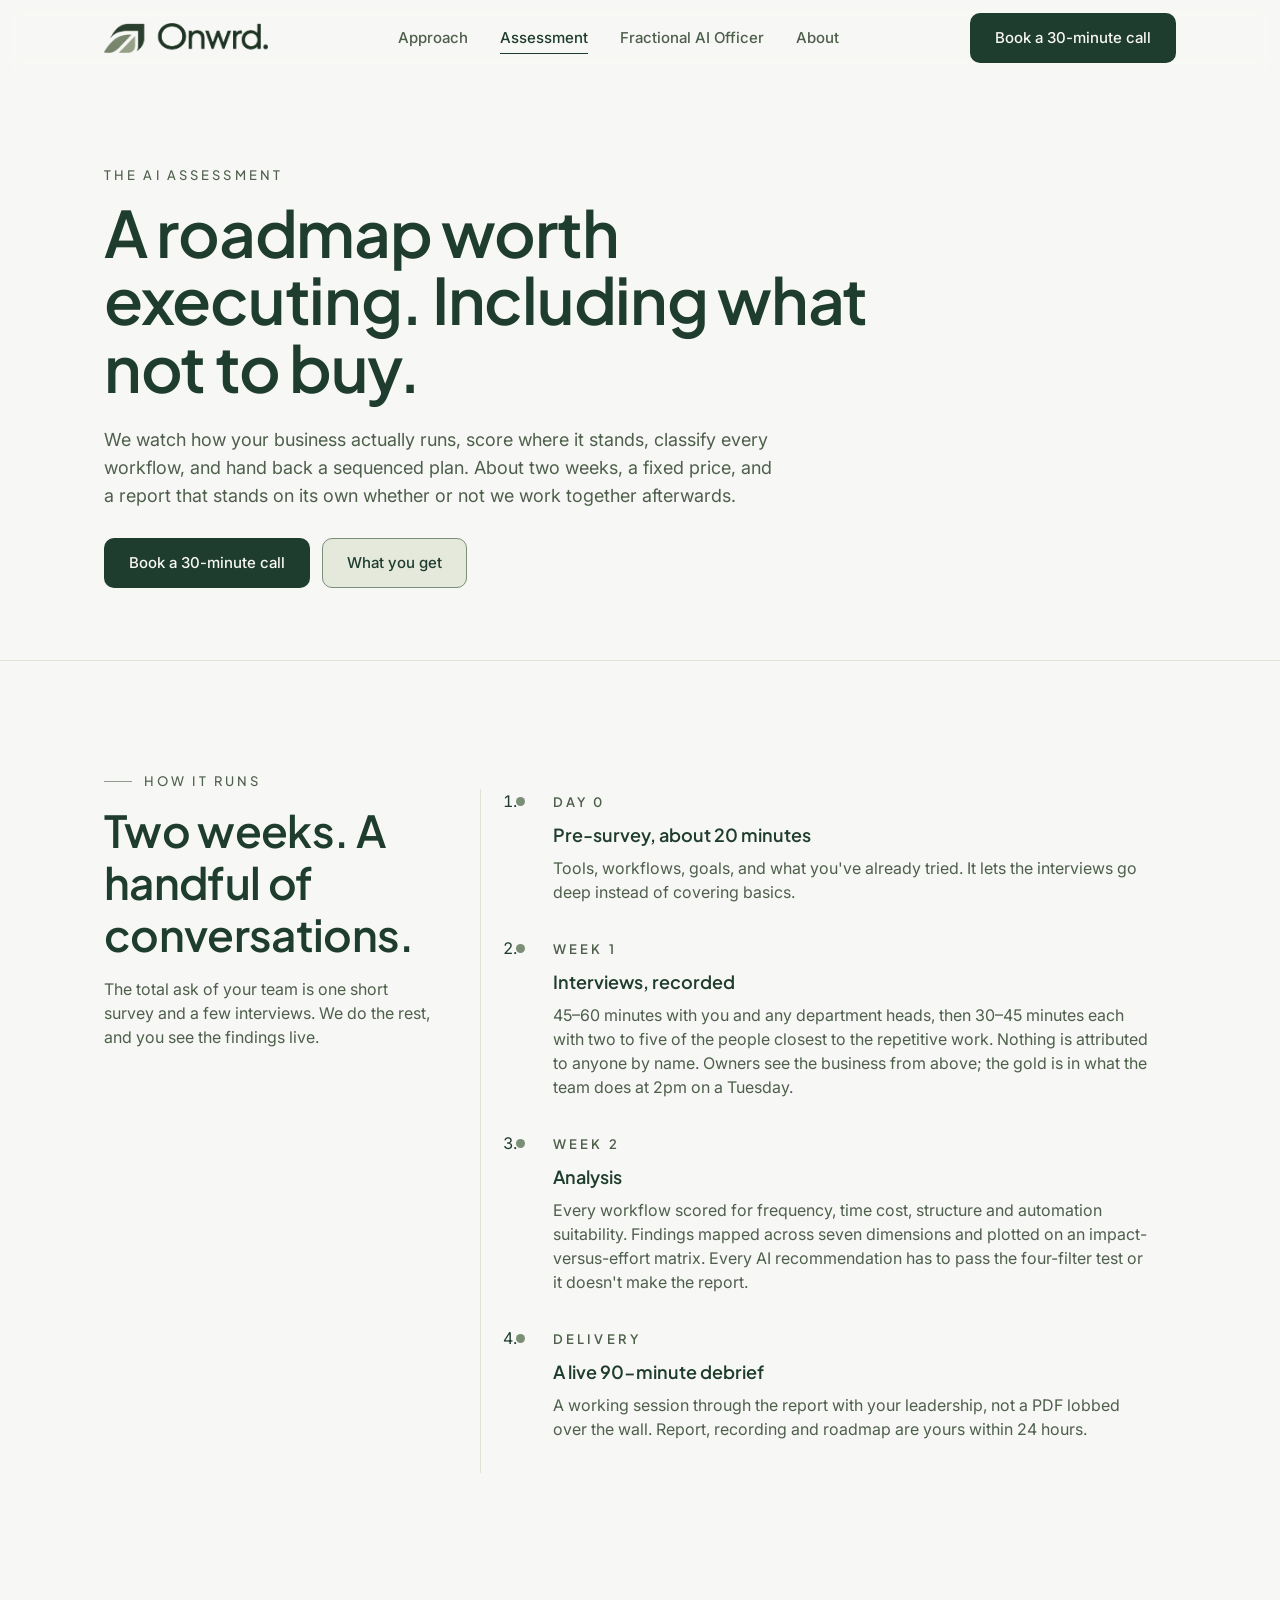
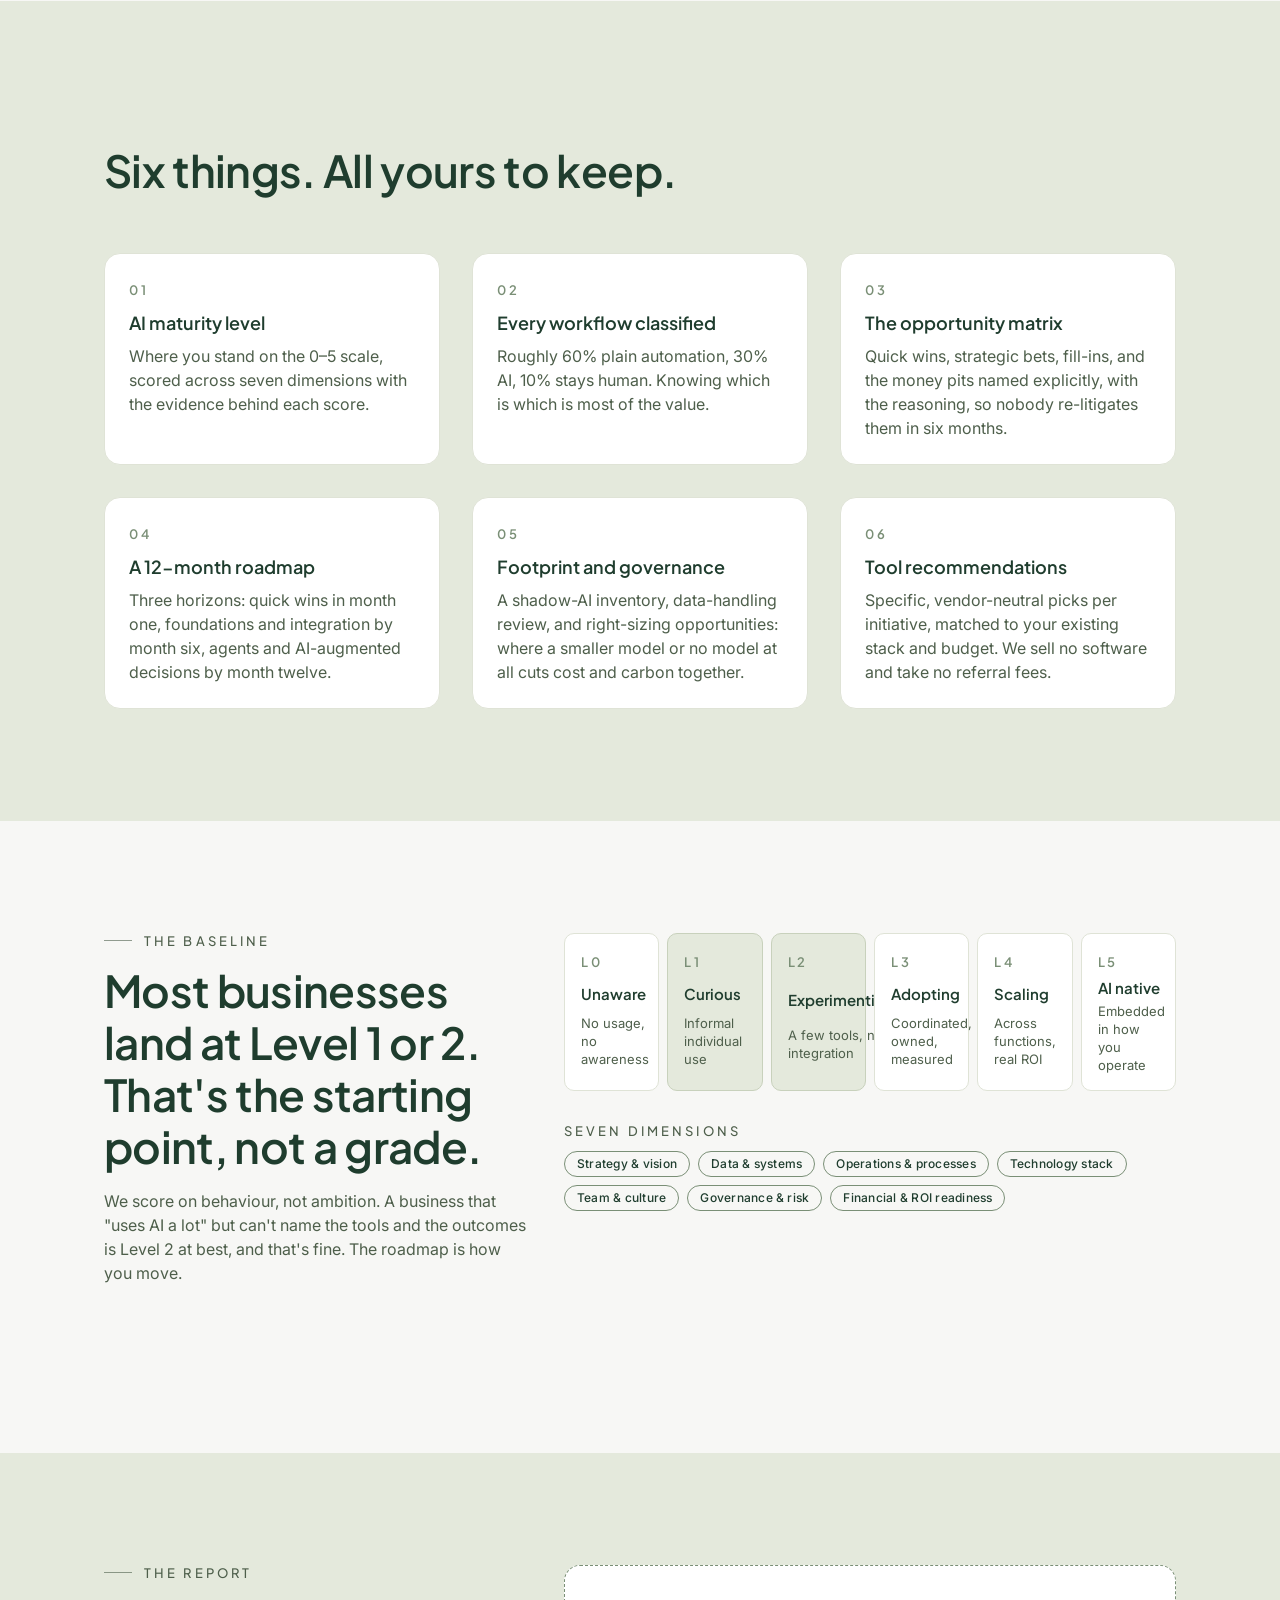
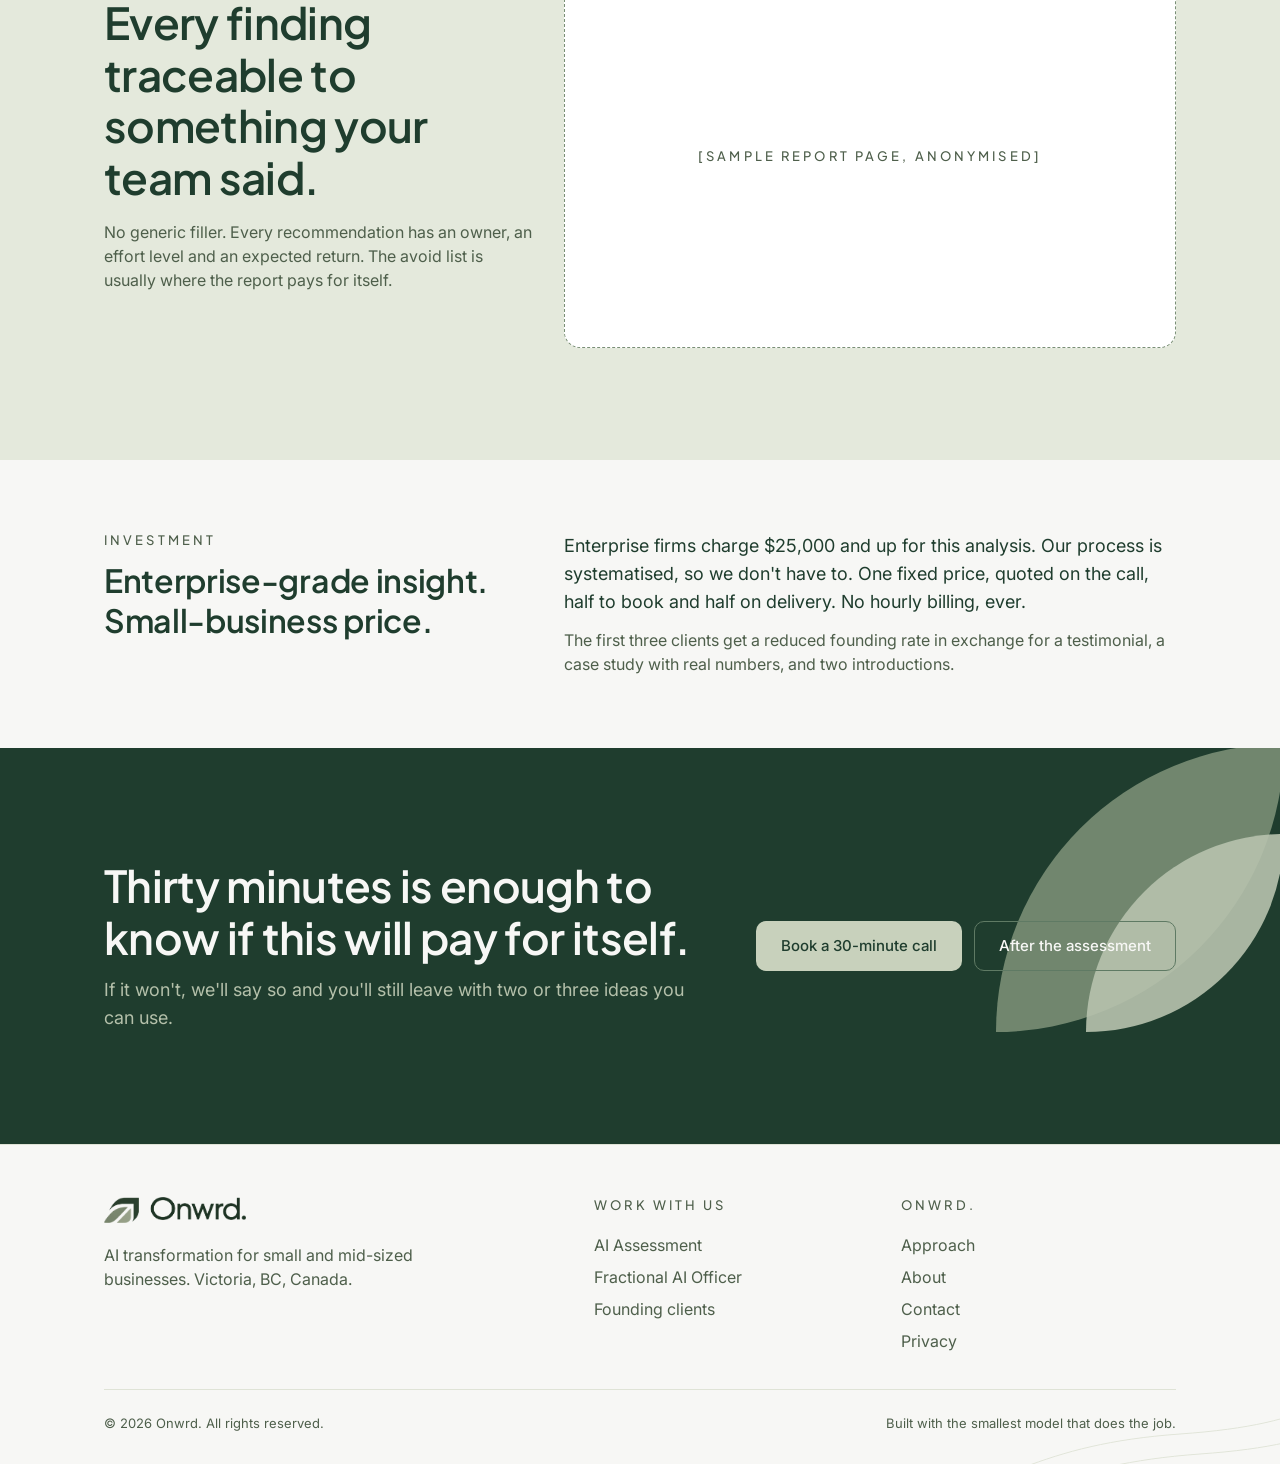
==== assessment.html @ ed894a82 "Onwrd. website: initial static site Home, assessment, fractional-ai-officer, privacy and 404 pages b" ====
<!doctype html>
<html lang="en-CA">
<head>
  <meta charset="utf-8">
  <meta name="viewport" content="width=device-width, initial-scale=1">
  <title>The AI Assessment — Onwrd.</title>
  <meta name="description" content="An interview-driven AI Assessment for businesses with 1–100 people: your AI maturity level, every workflow classified, the money pits named, and a 12-month roadmap. About two weeks, fixed price.">
  <link rel="canonical" href="https://onwrd.ca/assessment.html">
  <meta property="og:type" content="website">
  <meta property="og:site_name" content="Onwrd.">
  <meta property="og:title" content="The AI Assessment — Onwrd.">
  <meta property="og:description" content="Your AI maturity level, every workflow classified, the money pits named, and a roadmap worth executing. About two weeks, fixed price.">
  <meta property="og:url" content="https://onwrd.ca/assessment.html">
  <meta property="og:image" content="https://onwrd.ca/assets/img/og-image.png">
  <meta name="twitter:card" content="summary_large_image">
  <link rel="icon" type="image/png" sizes="32x32" href="assets/img/favicon-32.png">
  <link rel="apple-touch-icon" href="assets/img/apple-touch-icon.png">
  <link rel="preconnect" href="https://fonts.googleapis.com">
  <link rel="preconnect" href="https://fonts.gstatic.com" crossorigin>
  <link href="https://fonts.googleapis.com/css2?family=Plus+Jakarta+Sans:wght@500;600;700&family=Inter:wght@400;500&display=swap" rel="stylesheet">
  <link rel="stylesheet" href="assets/css/site.css">
</head>
<body>

<header class="site-header">
  <div class="container nav">
    <a class="nav-logo" href="index.html" aria-label="Onwrd. home"><img src="assets/img/onwrd-lockup.png" alt="Onwrd." width="747" height="137"></a>
    <nav class="nav-links" id="primary-nav" aria-label="Primary">
      <a href="index.html#approach">Approach</a>
      <a href="assessment.html" aria-current="page">Assessment</a>
      <a href="fractional-ai-officer.html">Fractional AI Officer</a>
      <a href="index.html#about">About</a>
      <a class="onw-btn onw-btn--primary nav-cta-mobile" href="index.html#contact">Book a 30-minute call</a>
    </nav>
    <a class="onw-btn onw-btn--primary nav-cta" href="index.html#contact">Book a 30-minute call</a>
    <button class="nav-toggle" type="button" aria-expanded="false" aria-controls="primary-nav" aria-label="Open menu">
      <svg class="icon-open" viewBox="0 0 24 24" fill="none" stroke="currentColor" stroke-width="1.5" stroke-linecap="round" aria-hidden="true"><path d="M4 7h16M4 12h16M4 17h16"/></svg>
      <svg class="icon-close" viewBox="0 0 24 24" fill="none" stroke="currentColor" stroke-width="1.5" stroke-linecap="round" aria-hidden="true"><path d="M6 6l12 12M18 6L6 18"/></svg>
    </button>
  </div>
</header>

<main>
  <section class="page-head">
    <div class="container">
      <p class="t-eyebrow reveal">The AI Assessment</p>
      <h1 class="t-display reveal" data-delay="1">A roadmap worth executing. Including what not to buy.</h1>
      <p class="t-lg muted measure lede reveal" data-delay="2">We watch how your business actually runs, score where it stands, classify every workflow, and hand back a sequenced plan. About two weeks, a fixed price, and a report that stands on its own whether or not we work together afterwards.</p>
      <div class="hero-actions reveal" data-delay="3" style="margin-top:28px">
        <a class="onw-btn onw-btn--primary" href="index.html#contact">Book a 30-minute call</a>
        <a class="onw-btn onw-btn--secondary" href="#what-you-get">What you get</a>
      </div>
    </div>
  </section>

  <section class="section" id="how">
    <div class="container">
      <div class="grid grid-12">
        <div class="col-4">
          <div class="section-head">
            <p class="t-eyebrow reveal">How it runs</p>
            <h2 class="t-h1 reveal" data-delay="1">Two weeks. A handful of conversations.</h2>
            <p class="muted measure-narrow reveal" data-delay="2">The total ask of your team is one short survey and a few interviews. We do the rest, and you see the findings live.</p>
          </div>
        </div>
        <div class="col-8">
          <ol class="timeline reveal">
            <li><p class="when">Day 0</p><h4 class="t-h4">Pre-survey, about 20 minutes</h4><p>Tools, workflows, goals, and what you've already tried. It lets the interviews go deep instead of covering basics.</p></li>
            <li><p class="when">Week 1</p><h4 class="t-h4">Interviews, recorded</h4><p>45–60 minutes with you and any department heads, then 30–45 minutes each with two to five of the people closest to the repetitive work. Nothing is attributed to anyone by name. Owners see the business from above; the gold is in what the team does at 2pm on a Tuesday.</p></li>
            <li><p class="when">Week 2</p><h4 class="t-h4">Analysis</h4><p>Every workflow scored for frequency, time cost, structure and automation suitability. Findings mapped across seven dimensions and plotted on an impact-versus-effort matrix. Every AI recommendation has to pass the four-filter test or it doesn't make the report.</p></li>
            <li><p class="when">Delivery</p><h4 class="t-h4">A live 90-minute debrief</h4><p>A working session through the report with your leadership, not a PDF lobbed over the wall. Report, recording and roadmap are yours within 24 hours.</p></li>
          </ol>
        </div>
      </div>
    </div>
  </section>

  <section class="section on-tint" id="what-you-get">
    <div class="container">
      <div class="section-head">
        <p class="t-eyebrow reveal">What you get</p>
        <h2 class="t-h1 reveal" data-delay="1">Six things. All yours to keep.</h2>
      </div>
      <div class="grid grid-3">
        <article class="onw-card onw-card--flat reveal"><p class="step-num">01</p><h3 class="t-h4" style="margin:8px 0">AI maturity level</h3><p class="muted">Where you stand on the 0–5 scale, scored across seven dimensions with the evidence behind each score.</p></article>
        <article class="onw-card onw-card--flat reveal" data-delay="1"><p class="step-num">02</p><h3 class="t-h4" style="margin:8px 0">Every workflow classified</h3><p class="muted">Roughly 60% plain automation, 30% AI, 10% stays human. Knowing which is which is most of the value.</p></article>
        <article class="onw-card onw-card--flat reveal" data-delay="2"><p class="step-num">03</p><h3 class="t-h4" style="margin:8px 0">The opportunity matrix</h3><p class="muted">Quick wins, strategic bets, fill-ins, and the money pits named explicitly, with the reasoning, so nobody re-litigates them in six months.</p></article>
        <article class="onw-card onw-card--flat reveal"><p class="step-num">04</p><h3 class="t-h4" style="margin:8px 0">A 12-month roadmap</h3><p class="muted">Three horizons: quick wins in month one, foundations and integration by month six, agents and AI-augmented decisions by month twelve.</p></article>
        <article class="onw-card onw-card--flat reveal" data-delay="1"><p class="step-num">05</p><h3 class="t-h4" style="margin:8px 0">Footprint and governance</h3><p class="muted">A shadow-AI inventory, data-handling review, and right-sizing opportunities: where a smaller model or no model at all cuts cost and carbon together.</p></article>
        <article class="onw-card onw-card--flat reveal" data-delay="2"><p class="step-num">06</p><h3 class="t-h4" style="margin:8px 0">Tool recommendations</h3><p class="muted">Specific, vendor-neutral picks per initiative, matched to your existing stack and budget. We sell no software and take no referral fees.</p></article>
      </div>
    </div>
  </section>

  <section class="section" id="scale">
    <div class="container">
      <div class="grid grid-12">
        <div class="col-5">
          <div class="section-head">
            <p class="t-eyebrow reveal">The baseline</p>
            <h2 class="t-h1 reveal" data-delay="1">Most businesses land at Level 1 or 2. That's the starting point, not a grade.</h2>
            <p class="muted measure-narrow reveal" data-delay="2">We score on behaviour, not ambition. A business that "uses AI a lot" but can't name the tools and the outcomes is Level 2 at best, and that's fine. The roadmap is how you move.</p>
          </div>
        </div>
        <div class="col-7">
          <ul class="scale reveal">
            <li><span class="lvl">L0</span><span class="name">Unaware</span><span class="d">No usage, no awareness</span></li>
            <li class="is-typical"><span class="lvl">L1</span><span class="name">Curious</span><span class="d">Informal individual use</span></li>
            <li class="is-typical"><span class="lvl">L2</span><span class="name">Experimenting</span><span class="d">A few tools, no integration</span></li>
            <li><span class="lvl">L3</span><span class="name">Adopting</span><span class="d">Coordinated, owned, measured</span></li>
            <li><span class="lvl">L4</span><span class="name">Scaling</span><span class="d">Across functions, real ROI</span></li>
            <li><span class="lvl">L5</span><span class="name">AI native</span><span class="d">Embedded in how you operate</span></li>
          </ul>
          <p class="t-eyebrow" style="margin:32px 0 12px">Seven dimensions</p>
          <div class="chips reveal">
            <span class="onw-tag onw-tag--outline">Strategy &amp; vision</span><span class="onw-tag onw-tag--outline">Data &amp; systems</span><span class="onw-tag onw-tag--outline">Operations &amp; processes</span><span class="onw-tag onw-tag--outline">Technology stack</span><span class="onw-tag onw-tag--outline">Team &amp; culture</span><span class="onw-tag onw-tag--outline">Governance &amp; risk</span><span class="onw-tag onw-tag--outline">Financial &amp; ROI readiness</span>
          </div>
        </div>
      </div>
    </div>
  </section>

  <section class="section on-tint" id="sample">
    <div class="container">
      <div class="grid grid-12" style="align-items:center">
        <div class="col-5">
          <div class="section-head">
            <p class="t-eyebrow reveal">The report</p>
            <h2 class="t-h1 reveal" data-delay="1">Every finding traceable to something your team said.</h2>
            <p class="muted measure-narrow reveal" data-delay="2">No generic filler. Every recommendation has an owner, an effort level and an expected return. The avoid list is usually where the report pays for itself.</p>
          </div>
        </div>
        <div class="col-7">
          <div class="sample reveal"><p class="t-eyebrow">[Sample report page, anonymised]</p></div>
        </div>
      </div>
    </div>
  </section>

  <section class="section-tight" id="investment">
    <div class="container">
      <div class="grid grid-12">
        <div class="col-5">
          <p class="t-eyebrow reveal">Investment</p>
          <h2 class="t-h2 reveal" data-delay="1" style="margin-top:12px">Enterprise-grade insight. Small-business price.</h2>
        </div>
        <div class="col-7">
          <p class="t-lg measure reveal">Enterprise firms charge $25,000 and up for this analysis. Our process is systematised, so we don't have to. One fixed price, quoted on the call, half to book and half on delivery. No hourly billing, ever.</p>
          <p class="muted measure reveal" data-delay="1" style="margin-top:12px">The first three clients get a reduced founding rate in exchange for a testimonial, a case study with real numbers, and two introductions.</p>
        </div>
      </div>
    </div>
  </section>

  <section class="section cta-band on-forest">
    <svg class="leaf" viewBox="0 0 200 200" aria-hidden="true"><path class="leaf-sage" d="M20 180 A160 160 0 0 1 180 20 A160 160 0 0 1 20 180 Z"/><path class="leaf-stone" d="M70 180 A110 110 0 0 1 180 70 A110 110 0 0 1 70 180 Z" opacity=".9"/></svg>
    <div class="container">
      <div>
        <h2 class="t-h1 reveal">Thirty minutes is enough to know if this will pay for itself.</h2>
        <p class="t-lg muted measure reveal" data-delay="1" style="margin-top:12px">If it won't, we'll say so and you'll still leave with two or three ideas you can use.</p>
      </div>
      <div class="reveal" data-delay="2" style="display:flex;gap:12px;flex-wrap:wrap;justify-content:flex-end"><a class="onw-btn onw-btn--primary" href="index.html#contact">Book a 30-minute call</a><a class="onw-btn onw-btn--secondary" href="fractional-ai-officer.html">After the assessment</a></div>
    </div>
  </section>
</main>

<footer class="site-footer">
  <svg class="contours" viewBox="0 0 520 320" aria-hidden="true">
    <path d="M0 300 C120 260 160 220 300 210 S460 170 520 120"/><path d="M0 320 C130 280 180 240 320 230 S480 190 540 140"/><path d="M40 320 C160 290 210 255 340 248 S500 210 560 160"/><path d="M90 320 C200 300 240 270 360 264 S520 230 580 180"/><path d="M150 320 C250 310 280 285 390 280 S540 250 600 200"/>
  </svg>
  <div class="container">
    <div class="footer-grid">
      <div><a class="footer-logo" href="index.html" aria-label="Onwrd. home"><img src="assets/img/onwrd-lockup.png" alt="Onwrd." width="747" height="137"></a><p class="muted" style="margin-top:16px;max-width:34ch">AI transformation for small and mid-sized businesses. Victoria, BC, Canada.</p></div>
      <div><h4>Work with us</h4><a href="assessment.html">AI Assessment</a><a href="fractional-ai-officer.html">Fractional AI Officer</a><a href="index.html#founding">Founding clients</a></div>
      <div><h4>Onwrd.</h4><a href="index.html#approach">Approach</a><a href="index.html#about">About</a><a href="index.html#contact">Contact</a><a href="privacy.html">Privacy</a></div>
    </div>
    <div class="footer-bottom"><span>© 2026 Onwrd. All rights reserved.</span><span>Built with the smallest model that does the job.</span></div>
  </div>
</footer>
<script src="assets/js/site.js"></script>
</body>
</html>
---- assets/css/site.css ----
/* ============================================================
   Onwrd. — site stylesheet
   Tokens mirror the Onwrd. design system (project/tokens.json).
   Change colours and type here, in the :root block, nowhere else.
   ============================================================ */

:root {
  /* Brand tokens */
  --forest: #1F3D2E;
  --sage: #7A8F76;
  --stone: #C8D1BC;
  --cream: #F7F7F5;
  --forest-deep: #12241B;

  /* Semantic tokens (Cream theme) */
  --surface: var(--cream);
  --surface-raised: #FFFFFF;
  --surface-tint: #E4E9DC;
  --ink: var(--forest);
  --ink-muted: #4E5F4B;
  --border: #DFE3D6;
  --border-strong: var(--sage);
  --primary: var(--forest);
  --on-primary: var(--cream);
  --accent: var(--sage);
  --focus: var(--forest);

  /* On forest panels */
  --panel-ink: var(--cream);
  --panel-ink-muted: #B4C0AA;
  --panel-border: #2F4F3E;
  --panel-raised: #1A3226;

  /* Type */
  --font-display: "Plus Jakarta Sans", "Helvetica Neue", Arial, sans-serif;
  --font-body: Inter, "Helvetica Neue", Arial, sans-serif;

  /* Spacing */
  --space-1: 4px;  --space-2: 8px;   --space-3: 12px; --space-4: 16px;
  --space-6: 24px; --space-8: 32px;  --space-12: 48px;
  --space-16: 64px; --space-24: 96px;

  /* Radius */
  --radius-sm: 6px; --radius-md: 10px; --radius-lg: 16px; --radius-xl: 28px; --radius-full: 999px;

  /* Shadow */
  --shadow-sm: 0 1px 2px rgba(31, 61, 46, 0.08);
  --shadow-md: 0 8px 24px rgba(31, 61, 46, 0.12);

  --max-w: 1200px;
  --gutter: clamp(20px, 5vw, 64px);
  --ease: cubic-bezier(0.22, 1, 0.36, 1);
}

/* ---------- Reset ---------- */
*, *::before, *::after { box-sizing: border-box; }
html { scroll-behavior: smooth; -webkit-text-size-adjust: 100%; }
body {
  margin: 0;
  background: var(--surface);
  color: var(--ink);
  font-family: var(--font-body);
  font-size: 16px;
  line-height: 24px;
  -webkit-font-smoothing: antialiased;
}
img { max-width: 100%; height: auto; display: block; }
a { color: inherit; }
h1, h2, h3, h4 { font-family: var(--font-display); font-weight: 600; margin: 0; color: inherit; }
p { margin: 0; }
ul { margin: 0; padding: 0; list-style: none; }
button { font: inherit; }
:focus-visible { outline: 2px solid var(--focus); outline-offset: 2px; }
.on-forest :focus-visible { outline-color: var(--stone); }
.visually-hidden { position: absolute !important; width: 1px; height: 1px; overflow: hidden; clip: rect(0 0 0 0); white-space: nowrap; }

/* ---------- Type scale ---------- */
.t-display { font-family: var(--font-display); font-weight: 600; font-size: clamp(40px, 6vw, 64px); line-height: 1.06; letter-spacing: -0.02em; }
.t-h1 { font-family: var(--font-display); font-weight: 600; font-size: clamp(34px, 4.2vw, 44px); line-height: 1.18; letter-spacing: -0.015em; }
.t-h2 { font-family: var(--font-display); font-weight: 600; font-size: clamp(26px, 3vw, 32px); line-height: 1.25; letter-spacing: -0.01em; }
.t-h3 { font-family: var(--font-display); font-weight: 600; font-size: 24px; line-height: 32px; }
.t-h4 { font-family: var(--font-display); font-weight: 600; font-size: 18px; line-height: 26px; }
.t-eyebrow { font-family: var(--font-display); font-weight: 500; font-size: 13px; line-height: 16px; letter-spacing: 0.24em; text-transform: uppercase; color: var(--ink-muted); }
.t-lg { font-size: 18px; line-height: 28px; }
.t-sm { font-size: 14px; line-height: 20px; }
.t-caption { font-size: 12px; line-height: 16px; font-weight: 500; letter-spacing: 0.02em; }
.muted { color: var(--ink-muted); }
.on-forest .t-eyebrow, .on-forest .muted { color: var(--panel-ink-muted); }
.measure { max-width: 62ch; }
.measure-narrow { max-width: 44ch; }

/* ---------- Layout ---------- */
.container { width: 100%; max-width: var(--max-w); margin: 0 auto; padding-left: var(--gutter); padding-right: var(--gutter); }
.section { padding-top: clamp(64px, 9vw, 112px); padding-bottom: clamp(64px, 9vw, 112px); }
.section-tight { padding-top: clamp(48px, 6vw, 72px); padding-bottom: clamp(48px, 6vw, 72px); }
.section-head { display: grid; gap: var(--space-4); margin-bottom: clamp(32px, 5vw, 56px); }
.section-head .t-eyebrow { display: flex; align-items: center; gap: var(--space-3); }
.section-head .t-eyebrow::before { content: ""; width: 28px; height: 1px; background: currentColor; opacity: 0.6; }
.grid { display: grid; gap: var(--space-8); }
.grid-2 { grid-template-columns: repeat(2, minmax(0, 1fr)); }
.grid-3 { grid-template-columns: repeat(3, minmax(0, 1fr)); }
.grid-12 { grid-template-columns: repeat(12, minmax(0, 1fr)); }
.col-5 { grid-column: span 5; } .col-6 { grid-column: span 6; } .col-7 { grid-column: span 7; } .col-4 { grid-column: span 4; } .col-8 { grid-column: span 8; }
.on-forest { background: var(--forest); color: var(--panel-ink); }
.on-forest-deep { background: var(--forest-deep); color: var(--panel-ink); }
.on-tint { background: var(--surface-tint); }
.rule { border: 0; border-top: 1px solid var(--border); margin: 0; }
.on-forest .rule { border-top-color: var(--panel-border); }

@media (max-width: 900px) {
  .grid-3 { grid-template-columns: repeat(2, minmax(0, 1fr)); }
  .grid-12 > [class*="col-"] { grid-column: span 12; }
}
@media (max-width: 640px) {
  .grid-2, .grid-3 { grid-template-columns: 1fr; }
}

/* ---------- Wordmark in type ---------- */
.onw-name { font-family: var(--font-display); font-weight: 700; letter-spacing: -0.03em; }

/* ---------- Buttons ---------- */
.onw-btn {
  display: inline-flex; align-items: center; justify-content: center; gap: var(--space-2);
  padding: 14px var(--space-6); border-radius: var(--radius-md); border: 1px solid transparent;
  font-family: var(--font-body); font-size: 15px; line-height: 20px; font-weight: 500;
  text-decoration: none; cursor: pointer; white-space: nowrap;
  transition: background-color .18s var(--ease), box-shadow .18s var(--ease), transform .18s var(--ease), color .18s;
}
.onw-btn--primary { background: var(--primary); color: var(--on-primary); }
.onw-btn--primary:hover { box-shadow: var(--shadow-md); transform: translateY(-1px); }
.onw-btn--secondary { background: var(--surface-tint); color: var(--ink); border-color: var(--border-strong); }
.onw-btn--secondary:hover { background: #d9e0cf; }
.onw-btn--ghost { background: transparent; color: var(--ink); padding-left: 0; padding-right: 0; text-decoration: underline; text-underline-offset: 5px; text-decoration-thickness: 1px; }
.onw-btn--ghost:hover { text-decoration-thickness: 2px; }
.on-forest .onw-btn--primary { background: var(--stone); color: var(--forest); }
.on-forest .onw-btn--secondary { background: transparent; color: var(--panel-ink); border-color: #5F7A64; }
.on-forest .onw-btn--secondary:hover { background: var(--panel-raised); }
.on-forest .onw-btn--ghost { color: var(--panel-ink); }
.onw-btn .arrow { width: 16px; height: 16px; transition: transform .18s var(--ease); }
.onw-btn:hover .arrow { transform: translateX(3px); }

/* ---------- Cards, tags ---------- */
.onw-card { background: var(--surface-raised); border: 1px solid var(--border); border-radius: var(--radius-lg); padding: var(--space-6); box-shadow: var(--shadow-sm); transition: box-shadow .18s var(--ease); }
.onw-card:hover { box-shadow: var(--shadow-md); }
.onw-card--flat { box-shadow: none; }
.onw-card--flat:hover { box-shadow: none; }
.on-forest .onw-card { background: var(--panel-raised); border-color: var(--panel-border); box-shadow: none; }
.onw-tag { display: inline-flex; align-items: center; gap: var(--space-1); padding: var(--space-1) var(--space-3); border-radius: var(--radius-full); background: var(--stone); color: var(--forest); font: 500 12px/16px var(--font-body); letter-spacing: .02em; }
.onw-tag--outline { background: transparent; color: var(--ink); border: 1px solid var(--border-strong); }
.on-forest .onw-tag--outline { color: var(--panel-ink); border-color: #5F7A64; }

/* ---------- Nav ---------- */
.site-header { position: sticky; top: 0; z-index: 50; background: rgba(247, 247, 245, 0.88); backdrop-filter: saturate(140%) blur(10px); -webkit-backdrop-filter: saturate(140%) blur(10px); border-bottom: 1px solid transparent; transition: border-color .2s; }
.site-header.is-scrolled { border-bottom-color: var(--border); }
.nav { display: flex; align-items: center; justify-content: space-between; gap: var(--space-6); height: 76px; }
.nav-logo { display: inline-flex; align-items: center; }
.nav-logo img { height: 30px; width: auto; }
.nav-links { display: flex; align-items: center; gap: var(--space-8); }
.nav-links a { font-size: 15px; line-height: 20px; font-weight: 500; text-decoration: none; color: var(--ink-muted); padding: 6px 0; position: relative; }
.nav-links a::after { content: ""; position: absolute; left: 0; right: 0; bottom: 0; height: 1px; background: var(--ink); transform: scaleX(0); transform-origin: left; transition: transform .22s var(--ease); }
.nav-links a:hover, .nav-links a[aria-current="page"] { color: var(--ink); }
.nav-links a:hover::after, .nav-links a[aria-current="page"]::after { transform: scaleX(1); }
.nav-cta { display: inline-flex; }
.nav-toggle { display: none; width: 44px; height: 44px; align-items: center; justify-content: center; background: transparent; border: 1px solid var(--border); border-radius: var(--radius-md); color: var(--ink); cursor: pointer; }
.nav-toggle svg { width: 20px; height: 20px; }
.nav-toggle .icon-close { display: none; }
.nav-toggle[aria-expanded="true"] .icon-open { display: none; }
.nav-toggle[aria-expanded="true"] .icon-close { display: block; }
@media (max-width: 900px) {
  .nav-links, .nav-cta { display: none; }
  .nav-toggle { display: inline-flex; }
  .site-header.is-open .nav-links { display: flex; flex-direction: column; align-items: flex-start; gap: var(--space-2); position: absolute; left: 0; right: 0; top: 76px; background: var(--surface); border-bottom: 1px solid var(--border); padding: var(--space-4) var(--gutter) var(--space-6); }
  .site-header.is-open .nav-links a { font-size: 18px; padding: 10px 0; }
  .site-header.is-open .nav-links .nav-cta-mobile { display: inline-flex; margin-top: var(--space-3); }
}
.nav-cta-mobile { display: none; }

/* ---------- Hero ---------- */
.hero { position: relative; overflow: hidden; }
.hero .container { position: relative; z-index: 1; }
.hero-grid { display: grid; grid-template-columns: minmax(0, 7fr) minmax(0, 5fr); gap: var(--space-12); align-items: end; padding-top: clamp(64px, 9vw, 120px); padding-bottom: clamp(64px, 9vw, 120px); }
.hero-copy { display: grid; gap: var(--space-6); }
.hero-copy .t-display { max-width: 15ch; }
.hero-actions { display: flex; flex-wrap: wrap; gap: var(--space-3); margin-top: var(--space-2); }
.hero-trust { display: flex; flex-wrap: wrap; gap: var(--space-2) var(--space-6); margin-top: var(--space-4); }
.hero-trust li { display: inline-flex; align-items: center; gap: var(--space-2); font-size: 14px; line-height: 20px; color: var(--panel-ink-muted); }
.hero-trust li::before { content: ""; width: 6px; height: 6px; border-radius: 50%; background: var(--sage); }
.hero-art { position: absolute; right: -4vw; top: 0; bottom: 0; width: clamp(360px, 44vw, 720px); pointer-events: none; }
.hero-art svg { position: absolute; right: 0; bottom: -6%; width: 100%; height: 112%; }
@media (max-width: 900px) {
  .hero-grid { grid-template-columns: 1fr; }
  .hero-art { opacity: .55; right: -30vw; width: 90vw; }
}

/* Leaf motif (from the design system's cover) */
.leaf-sage { fill: var(--sage); } .leaf-stone { fill: var(--stone); } .leaf-deep { fill: var(--forest-deep); }

/* ---------- Stats ---------- */
.stat-row { display: grid; grid-template-columns: repeat(3, minmax(0, 1fr)); border-top: 1px solid var(--border); }
.stat { padding: var(--space-8) var(--space-6) var(--space-8) 0; border-bottom: 1px solid var(--border); }
.stat + .stat { padding-left: var(--space-6); border-left: 1px solid var(--border); }
.stat-num { font-family: var(--font-display); font-weight: 600; font-size: clamp(40px, 5vw, 56px); line-height: 1; letter-spacing: -0.02em; }
.stat-desc { margin-top: var(--space-3); max-width: 28ch; }
.stat-src { margin-top: var(--space-2); font-size: 12px; line-height: 16px; color: var(--ink-muted); letter-spacing: .02em; }
@media (max-width: 640px) {
  .stat-row { grid-template-columns: 1fr; }
  .stat + .stat { padding-left: 0; border-left: 0; }
}

/* ---------- Steps (Audit → Optimise → Automate) ---------- */
.steps { display: grid; grid-template-columns: repeat(3, minmax(0, 1fr)); gap: 0; border: 1px solid var(--border); border-radius: var(--radius-lg); overflow: hidden; background: var(--surface-raised); }
.step { padding: var(--space-8) var(--space-6); display: grid; gap: var(--space-3); align-content: start; position: relative; }
.step + .step { border-left: 1px solid var(--border); }
.step-num { font-family: var(--font-display); font-weight: 600; font-size: 13px; letter-spacing: .24em; color: var(--sage); }
.step-title { font-family: var(--font-display); font-weight: 600; font-size: 24px; line-height: 32px; }
.step p { color: var(--ink-muted); }
@media (max-width: 760px) {
  .steps { grid-template-columns: 1fr; }
  .step + .step { border-left: 0; border-top: 1px solid var(--border); }
}

/* ---------- Offer cards ---------- */
.offer { display: grid; grid-template-rows: auto 1fr auto; gap: var(--space-6); padding: var(--space-8); }
.offer-head { display: grid; gap: var(--space-2); }
.offer-head .onw-tag { justify-self: start; margin-bottom: var(--space-2); }
.offer-list { display: grid; gap: var(--space-3); }
.offer-list li { display: grid; grid-template-columns: 18px 1fr; gap: var(--space-3); align-items: start; color: var(--ink-muted); }
.offer-list li svg { width: 18px; height: 18px; margin-top: 3px; color: var(--sage); }
.offer-foot { display: flex; flex-wrap: wrap; align-items: center; justify-content: space-between; gap: var(--space-3); padding-top: var(--space-6); border-top: 1px solid var(--border); }
.offer-price { font-family: var(--font-display); font-weight: 600; font-size: 18px; }
.offer-price small { display: block; font-family: var(--font-body); font-weight: 400; font-size: 13px; line-height: 18px; color: var(--ink-muted); }

/* ---------- Filter grid (money pits) ---------- */
.filter-grid { display: grid; grid-template-columns: repeat(2, minmax(0, 1fr)); gap: var(--space-4); }
.filter { padding: var(--space-6); border: 1px solid var(--panel-border); border-radius: var(--radius-lg); background: var(--panel-raised); display: grid; gap: var(--space-2); }
.filter .q { font-family: var(--font-display); font-weight: 600; font-size: 20px; line-height: 28px; }
.filter p { color: var(--panel-ink-muted); font-size: 15px; line-height: 22px; }
.filter-rule { margin-top: var(--space-6); padding: var(--space-6); border-radius: var(--radius-lg); background: var(--stone); color: var(--forest); font-family: var(--font-display); font-weight: 600; font-size: 20px; line-height: 28px; }
@media (max-width: 640px) { .filter-grid { grid-template-columns: 1fr; } }

/* ---------- Feature list ---------- */
.feature-list { display: grid; gap: 0; border-top: 1px solid var(--border); }
.feature-list li { display: grid; grid-template-columns: 56px 1fr; gap: var(--space-6); padding: var(--space-6) 0; border-bottom: 1px solid var(--border); }
.feature-list .n { font-family: var(--font-display); font-weight: 600; font-size: 13px; letter-spacing: .24em; color: var(--sage); padding-top: 6px; }
.feature-list h4 { margin-bottom: var(--space-2); }
.feature-list p { color: var(--ink-muted); }

/* ---------- About ---------- */
.about-grid { display: grid; grid-template-columns: minmax(0, 5fr) minmax(0, 7fr); gap: var(--space-12); align-items: start; }
.portrait { aspect-ratio: 4 / 5; border-radius: var(--radius-xl); background: var(--surface-tint); border: 1px solid var(--border); display: grid; place-items: center; overflow: hidden; position: relative; }
.portrait img { width: 100%; height: 100%; object-fit: cover; }
.portrait .ph { font-family: var(--font-display); font-weight: 600; font-size: 13px; letter-spacing: .24em; text-transform: uppercase; color: var(--ink-muted); text-align: center; padding: var(--space-6); }
.principles { display: grid; gap: var(--space-3); margin-top: var(--space-6); }
.principles li { display: grid; grid-template-columns: 24px 1fr; gap: var(--space-3); align-items: start; }
.principles li svg { width: 20px; height: 20px; margin-top: 2px; color: var(--sage); }
@media (max-width: 760px) { .about-grid { grid-template-columns: 1fr; } .portrait { max-width: 360px; } }

/* ---------- FAQ ---------- */
.faq { border-top: 1px solid var(--border); }
.faq details { border-bottom: 1px solid var(--border); }
.faq summary { list-style: none; cursor: pointer; display: grid; grid-template-columns: 1fr 24px; gap: var(--space-4); align-items: center; padding: var(--space-6) 0; font-family: var(--font-display); font-weight: 600; font-size: 18px; line-height: 26px; }
.faq summary::-webkit-details-marker { display: none; }
.faq summary svg { width: 20px; height: 20px; color: var(--sage); transition: transform .22s var(--ease); }
.faq details[open] summary svg { transform: rotate(45deg); }
.faq .a { padding: 0 0 var(--space-6); color: var(--ink-muted); max-width: 70ch; }

/* ---------- Contact ---------- */
.contact-grid { display: grid; grid-template-columns: minmax(0, 6fr) minmax(0, 6fr); gap: var(--space-12); align-items: start; }
.contact-ways { display: grid; gap: var(--space-4); }
.contact-way { display: grid; grid-template-columns: 44px 1fr; gap: var(--space-4); align-items: start; padding: var(--space-4) 0; border-top: 1px solid var(--panel-border); }
.contact-way svg { width: 22px; height: 22px; color: var(--stone); margin-top: 2px; }
.contact-way a { color: var(--panel-ink); }
.onw-field { display: grid; gap: var(--space-2); }
.onw-field__label { font-size: 14px; line-height: 20px; font-weight: 500; }
.onw-input { font: 400 16px/24px var(--font-body); color: var(--ink); background: var(--surface-raised); border: 1px solid var(--border-strong); border-radius: var(--radius-md); padding: var(--space-3) var(--space-4); width: 100%; }
.onw-input::placeholder { color: #7f8c7b; }
textarea.onw-input { min-height: 132px; resize: vertical; }
.form { display: grid; gap: var(--space-4); padding: var(--space-8); border-radius: var(--radius-lg); background: var(--surface-raised); color: var(--ink); border: 1px solid var(--border); }
.form .row { display: grid; grid-template-columns: 1fr 1fr; gap: var(--space-4); }
.form-note { font-size: 13px; line-height: 18px; color: var(--ink-muted); }
.form-success { display: none; padding: var(--space-6); border-radius: var(--radius-md); background: var(--surface-tint); }
.form.is-sent .form-success { display: block; }
.form.is-sent .form-body { display: none; }
@media (max-width: 760px) { .contact-grid { grid-template-columns: 1fr; } .form .row { grid-template-columns: 1fr; } }

/* ---------- CTA band ---------- */
.cta-band { position: relative; overflow: hidden; }
.cta-band .container { position: relative; z-index: 1; display: grid; grid-template-columns: minmax(0, 7fr) minmax(0, 5fr); gap: var(--space-8); align-items: center; }
.cta-band .leaf { position: absolute; right: -40px; top: -40px; width: 360px; height: 360px; opacity: .9; pointer-events: none; }
@media (max-width: 760px) { .cta-band .container { grid-template-columns: 1fr; } .cta-band .leaf { width: 240px; height: 240px; right: -80px; opacity: .5; } }

/* ---------- Footer ---------- */
.site-footer { border-top: 1px solid var(--border); padding: var(--space-12) 0 var(--space-8); position: relative; overflow: hidden; }
.footer-grid { display: grid; grid-template-columns: minmax(0, 5fr) repeat(2, minmax(0, 3fr)); gap: var(--space-8); }
.footer-grid h4 { font-size: 13px; letter-spacing: .24em; text-transform: uppercase; font-weight: 500; color: var(--ink-muted); margin-bottom: var(--space-3); }
.footer-grid a { text-decoration: none; color: var(--ink-muted); display: block; padding: 4px 0; }
.footer-grid a:hover { color: var(--ink); }
.footer-logo img { height: 26px; width: auto; }
.footer-bottom { display: flex; flex-wrap: wrap; justify-content: space-between; gap: var(--space-3); margin-top: var(--space-8); padding-top: var(--space-6); border-top: 1px solid var(--border); font-size: 13px; line-height: 18px; color: var(--ink-muted); }
.contours { position: absolute; right: -120px; bottom: -80px; width: 520px; height: 320px; pointer-events: none; opacity: .9; }
.contours path { fill: none; stroke: var(--border); stroke-width: 1; }
@media (max-width: 760px) { .footer-grid { grid-template-columns: 1fr 1fr; } .footer-grid > :first-child { grid-column: span 2; } }

/* ---------- Page header (inner pages) ---------- */
.page-head { padding-top: clamp(48px, 7vw, 96px); padding-bottom: clamp(40px, 6vw, 72px); border-bottom: 1px solid var(--border); }
.page-head .t-display { max-width: 18ch; margin-top: var(--space-4); }
.page-head .lede { margin-top: var(--space-6); }

/* ---------- Timeline ---------- */
.timeline { display: grid; gap: 0; border-left: 1px solid var(--border); margin-left: 8px; }
.timeline li { position: relative; padding: 0 0 var(--space-8) var(--space-8); }
.timeline li::before { content: ""; position: absolute; left: -5px; top: 8px; width: 9px; height: 9px; border-radius: 50%; background: var(--sage); }
.timeline .when { font-family: var(--font-display); font-weight: 600; font-size: 13px; letter-spacing: .24em; text-transform: uppercase; color: var(--ink-muted); margin-bottom: var(--space-2); }
.timeline h4 { margin-bottom: var(--space-2); }
.timeline p { color: var(--ink-muted); max-width: 60ch; }

/* ---------- Dimension chips ---------- */
.chips { display: flex; flex-wrap: wrap; gap: var(--space-2); }

/* ---------- Scale ---------- */
.scale { display: grid; grid-template-columns: repeat(6, minmax(0, 1fr)); gap: var(--space-2); }
.scale li { padding: var(--space-4); border: 1px solid var(--border); border-radius: var(--radius-md); background: var(--surface-raised); display: grid; gap: 4px; }
.scale li.is-typical { background: var(--surface-tint); border-color: var(--stone); }
.scale .lvl { font-family: var(--font-display); font-weight: 600; font-size: 13px; letter-spacing: .2em; color: var(--sage); }
.scale .name { font-family: var(--font-display); font-weight: 600; font-size: 15px; line-height: 20px; }
.scale .d { font-size: 13px; line-height: 18px; color: var(--ink-muted); }
@media (max-width: 900px) { .scale { grid-template-columns: repeat(3, minmax(0, 1fr)); } }
@media (max-width: 520px) { .scale { grid-template-columns: repeat(2, minmax(0, 1fr)); } }

/* ---------- Sample report placeholder ---------- */
.sample { aspect-ratio: 16 / 10; border-radius: var(--radius-lg); border: 1px dashed var(--border-strong); background: var(--surface-raised); display: grid; place-items: center; text-align: center; padding: var(--space-8); }

/* ---------- Reveal on scroll ---------- */
.reveal { opacity: 0; transform: translateY(14px); transition: opacity .6s var(--ease), transform .6s var(--ease); }
.reveal.is-in { opacity: 1; transform: none; }
.reveal[data-delay="1"] { transition-delay: .08s; } .reveal[data-delay="2"] { transition-delay: .16s; } .reveal[data-delay="3"] { transition-delay: .24s; }
@media (prefers-reduced-motion: reduce) {
  html { scroll-behavior: auto; }
  .reveal { opacity: 1; transform: none; transition: none; }
  .onw-btn, .nav-links a::after, .faq summary svg { transition: none; }
}

/* ---------- Print ---------- */
@media print {
  .site-header, .site-footer, .cta-band, .hero-art { display: none; }
  body { background: #fff; }
}
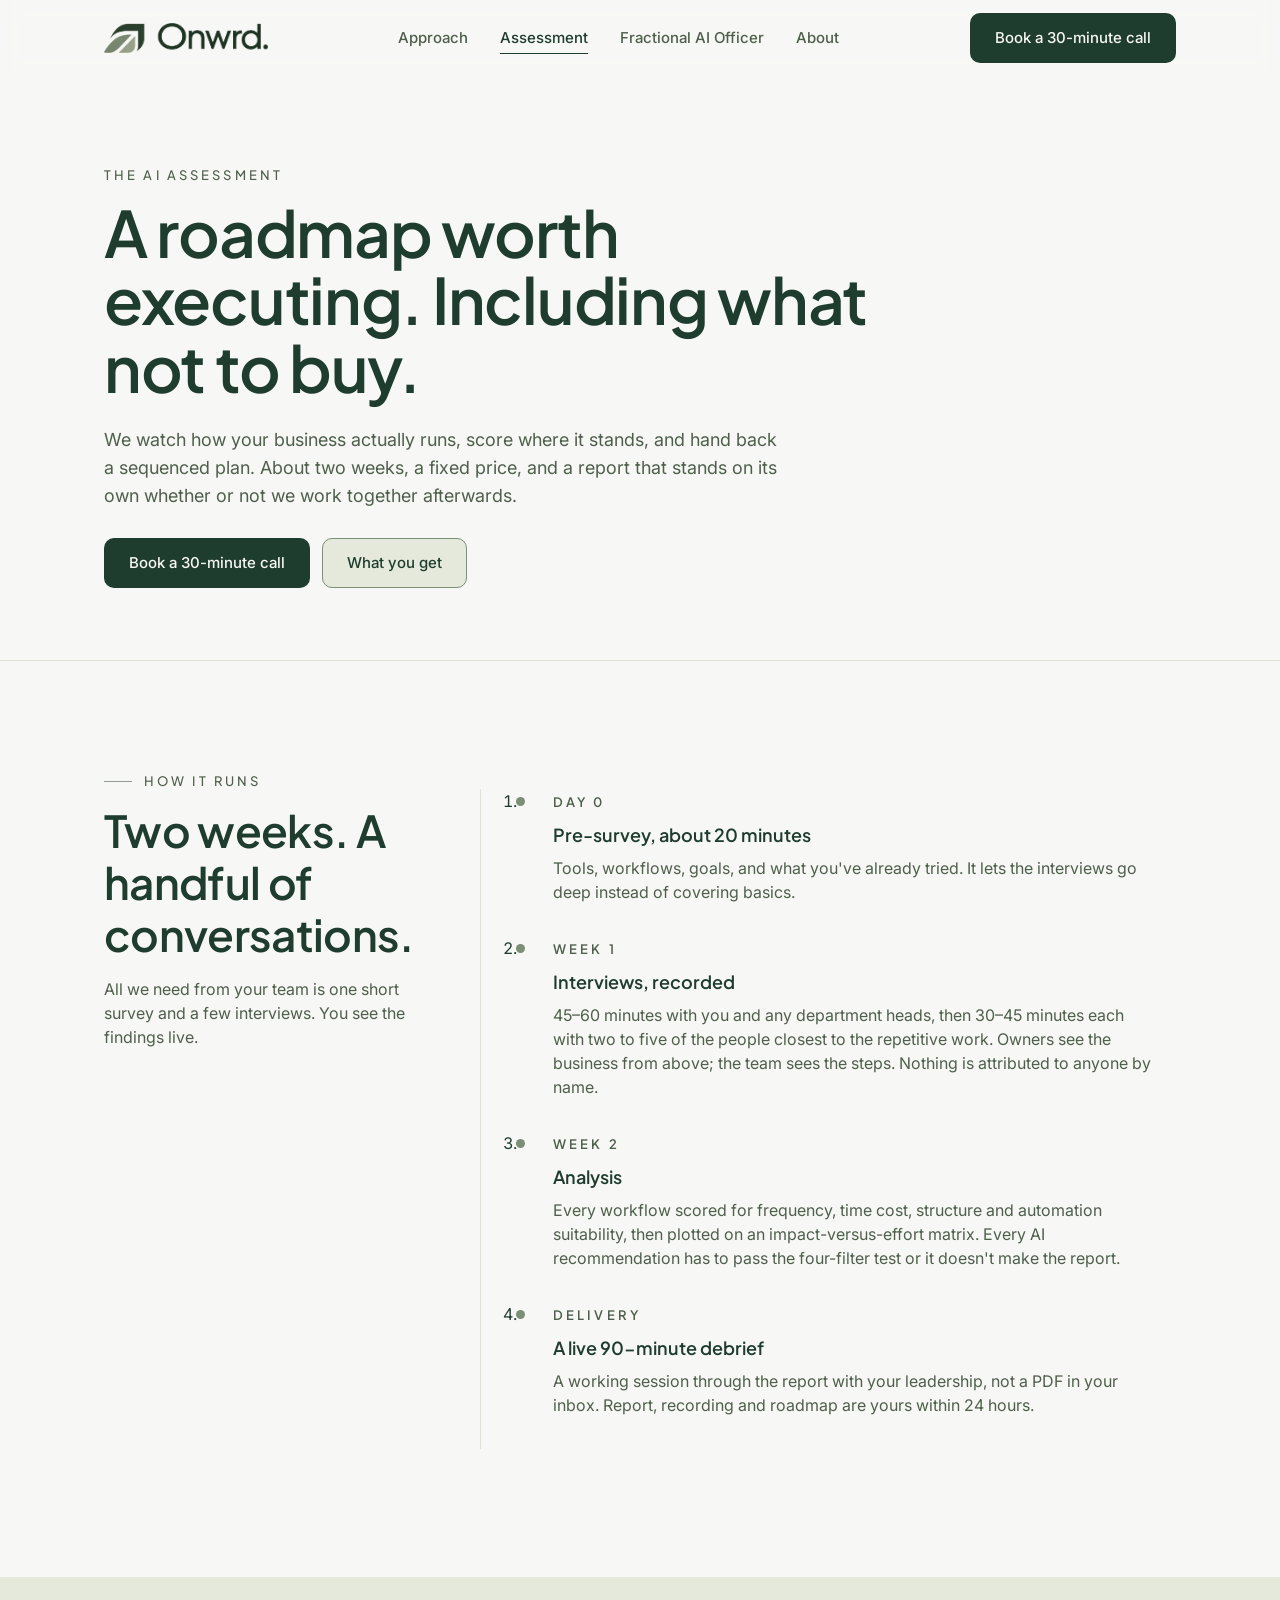
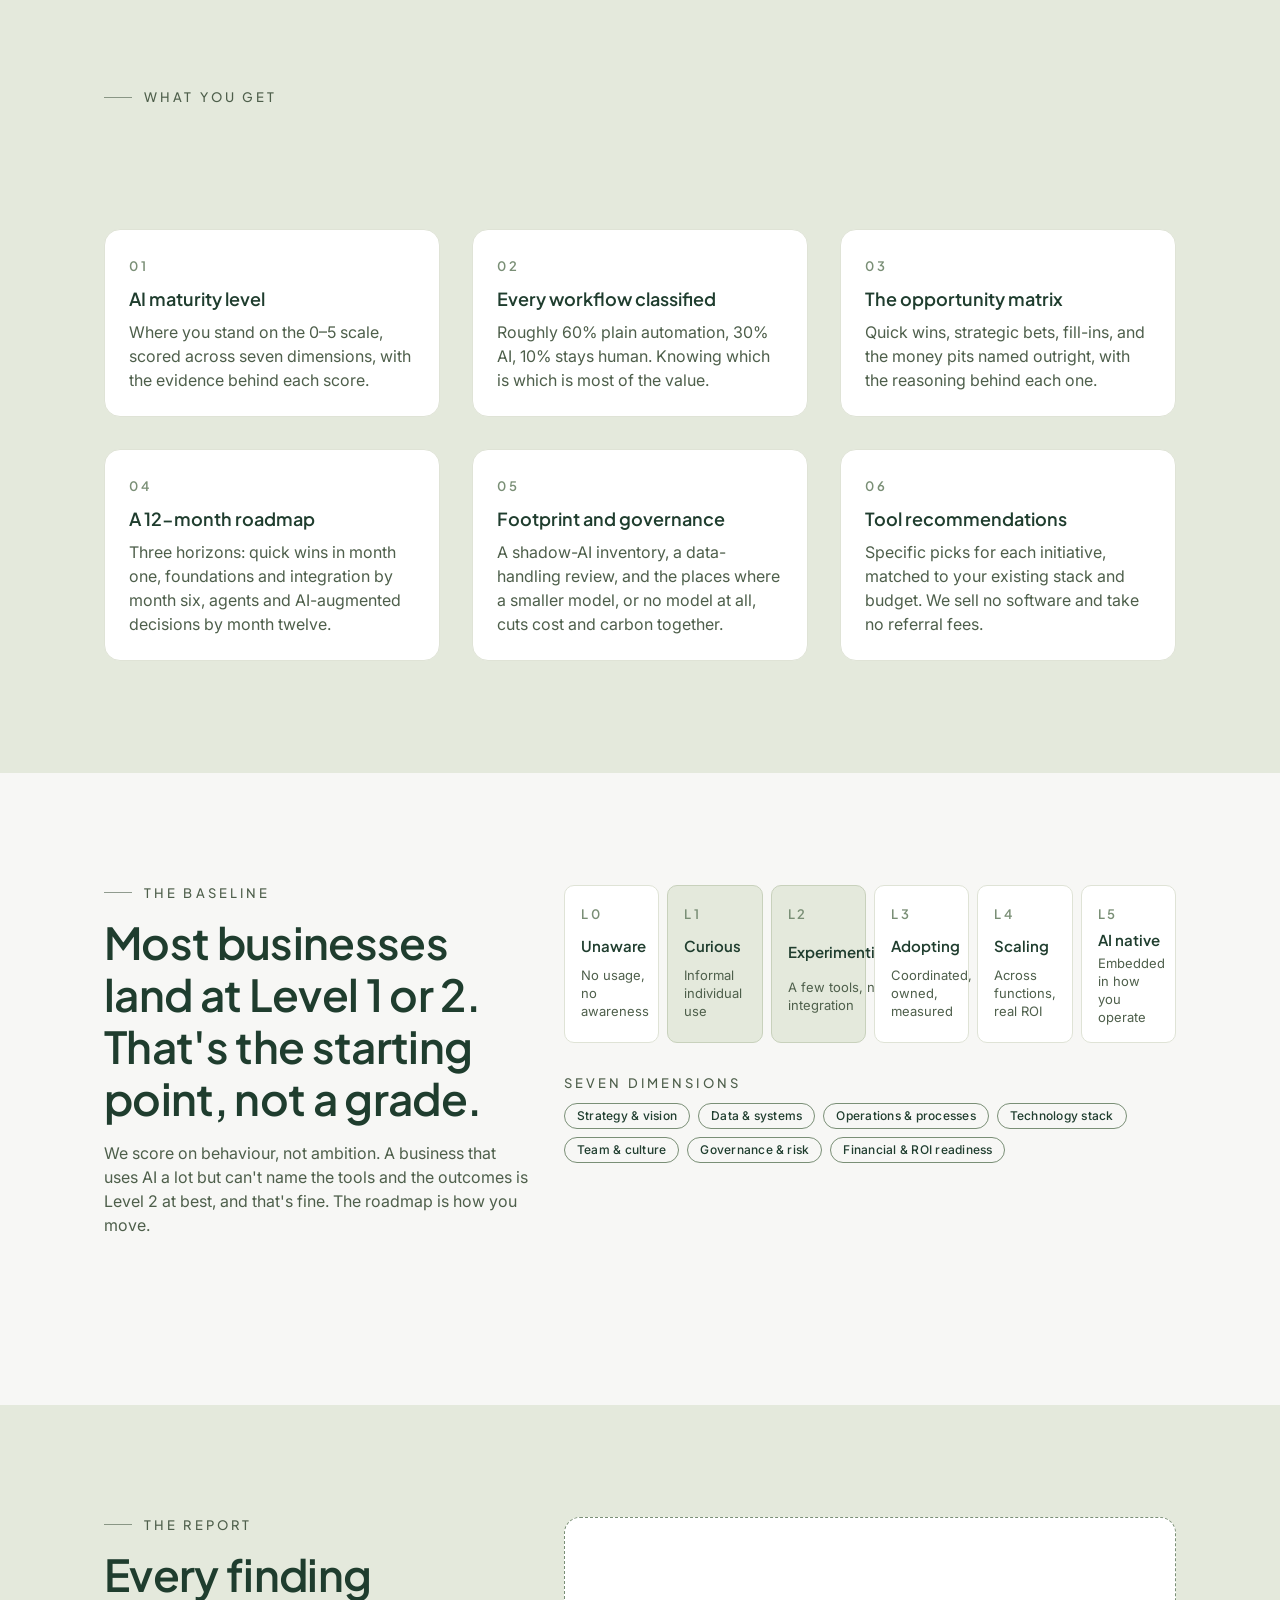
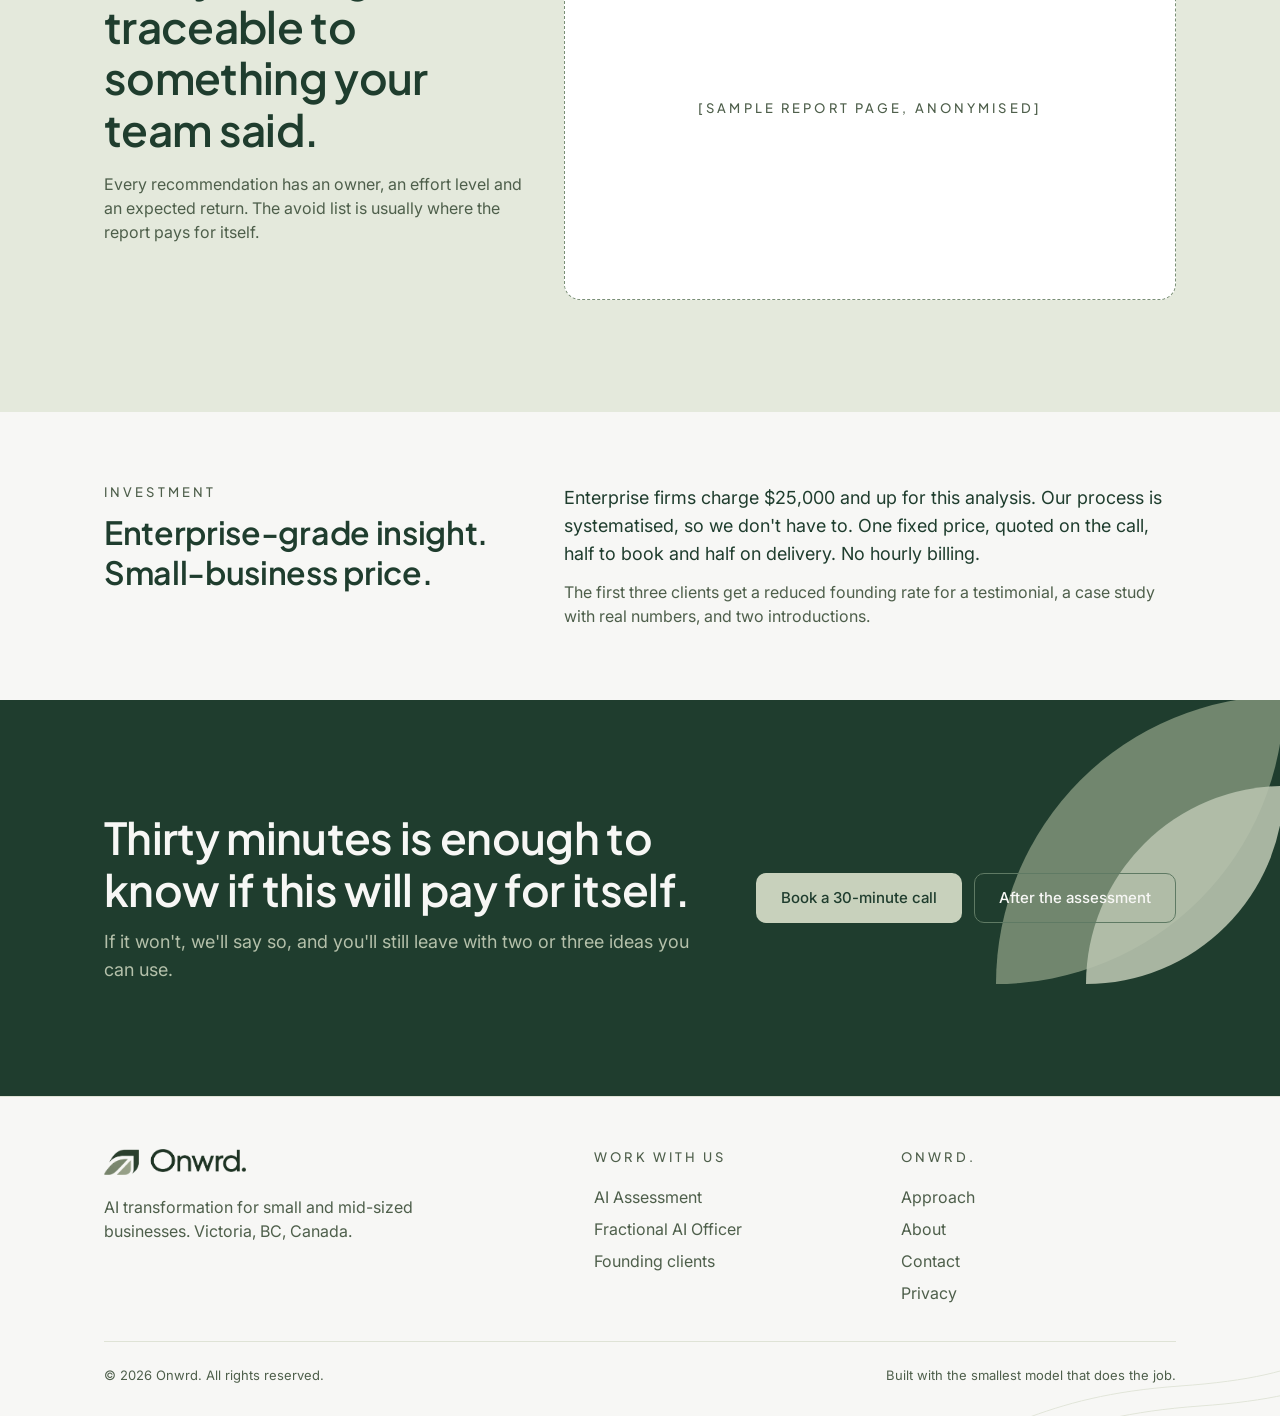
==== commit d203105d: "Tighten site copy; add headshot Full copy pass across index, assessment and fractional-ai-officer: c" ====
--- a/assessment.html
+++ b/assessment.html
@@ -4,7 +4,7 @@
   <meta charset="utf-8">
   <meta name="viewport" content="width=device-width, initial-scale=1">
   <title>The AI Assessment — Onwrd.</title>
-  <meta name="description" content="An interview-driven AI Assessment for businesses with 1–100 people: your AI maturity level, every workflow classified, the money pits named, and a 12-month roadmap. About two weeks, fixed price.">
+  <meta name="description" content="An AI Assessment for businesses with 1–100 people: your AI maturity level, every workflow classified, the money pits named, and a 12-month roadmap. About two weeks, fixed price.">
   <link rel="canonical" href="https://onwrd.ca/assessment.html">
   <meta property="og:type" content="website">
   <meta property="og:site_name" content="Onwrd.">
@@ -45,7 +45,7 @@
     <div class="container">
       <p class="t-eyebrow reveal">The AI Assessment</p>
       <h1 class="t-display reveal" data-delay="1">A roadmap worth executing. Including what not to buy.</h1>
-      <p class="t-lg muted measure lede reveal" data-delay="2">We watch how your business actually runs, score where it stands, classify every workflow, and hand back a sequenced plan. About two weeks, a fixed price, and a report that stands on its own whether or not we work together afterwards.</p>
+      <p class="t-lg muted measure lede reveal" data-delay="2">We watch how your business actually runs, score where it stands, and hand back a sequenced plan. About two weeks, a fixed price, and a report that stands on its own whether or not we work together afterwards.</p>
       <div class="hero-actions reveal" data-delay="3" style="margin-top:28px">
         <a class="onw-btn onw-btn--primary" href="index.html#contact">Book a 30-minute call</a>
         <a class="onw-btn onw-btn--secondary" href="#what-you-get">What you get</a>
@@ -60,15 +60,15 @@
           <div class="section-head">
             <p class="t-eyebrow reveal">How it runs</p>
             <h2 class="t-h1 reveal" data-delay="1">Two weeks. A handful of conversations.</h2>
-            <p class="muted measure-narrow reveal" data-delay="2">The total ask of your team is one short survey and a few interviews. We do the rest, and you see the findings live.</p>
+            <p class="muted measure-narrow reveal" data-delay="2">All we need from your team is one short survey and a few interviews. You see the findings live.</p>
           </div>
         </div>
         <div class="col-8">
           <ol class="timeline reveal">
             <li><p class="when">Day 0</p><h4 class="t-h4">Pre-survey, about 20 minutes</h4><p>Tools, workflows, goals, and what you've already tried. It lets the interviews go deep instead of covering basics.</p></li>
-            <li><p class="when">Week 1</p><h4 class="t-h4">Interviews, recorded</h4><p>45–60 minutes with you and any department heads, then 30–45 minutes each with two to five of the people closest to the repetitive work. Nothing is attributed to anyone by name. Owners see the business from above; the gold is in what the team does at 2pm on a Tuesday.</p></li>
-            <li><p class="when">Week 2</p><h4 class="t-h4">Analysis</h4><p>Every workflow scored for frequency, time cost, structure and automation suitability. Findings mapped across seven dimensions and plotted on an impact-versus-effort matrix. Every AI recommendation has to pass the four-filter test or it doesn't make the report.</p></li>
-            <li><p class="when">Delivery</p><h4 class="t-h4">A live 90-minute debrief</h4><p>A working session through the report with your leadership, not a PDF lobbed over the wall. Report, recording and roadmap are yours within 24 hours.</p></li>
+            <li><p class="when">Week 1</p><h4 class="t-h4">Interviews, recorded</h4><p>45–60 minutes with you and any department heads, then 30–45 minutes each with two to five of the people closest to the repetitive work. Owners see the business from above; the team sees the steps. Nothing is attributed to anyone by name.</p></li>
+            <li><p class="when">Week 2</p><h4 class="t-h4">Analysis</h4><p>Every workflow scored for frequency, time cost, structure and automation suitability, then plotted on an impact-versus-effort matrix. Every AI recommendation has to pass the four-filter test or it doesn't make the report.</p></li>
+            <li><p class="when">Delivery</p><h4 class="t-h4">A live 90-minute debrief</h4><p>A working session through the report with your leadership, not a PDF in your inbox. Report, recording and roadmap are yours within 24 hours.</p></li>
           </ol>
         </div>
       </div>
@@ -82,12 +82,12 @@
         <h2 class="t-h1 reveal" data-delay="1">Six things. All yours to keep.</h2>
       </div>
       <div class="grid grid-3">
-        <article class="onw-card onw-card--flat reveal"><p class="step-num">01</p><h3 class="t-h4" style="margin:8px 0">AI maturity level</h3><p class="muted">Where you stand on the 0–5 scale, scored across seven dimensions with the evidence behind each score.</p></article>
+        <article class="onw-card onw-card--flat reveal"><p class="step-num">01</p><h3 class="t-h4" style="margin:8px 0">AI maturity level</h3><p class="muted">Where you stand on the 0–5 scale, scored across seven dimensions, with the evidence behind each score.</p></article>
         <article class="onw-card onw-card--flat reveal" data-delay="1"><p class="step-num">02</p><h3 class="t-h4" style="margin:8px 0">Every workflow classified</h3><p class="muted">Roughly 60% plain automation, 30% AI, 10% stays human. Knowing which is which is most of the value.</p></article>
-        <article class="onw-card onw-card--flat reveal" data-delay="2"><p class="step-num">03</p><h3 class="t-h4" style="margin:8px 0">The opportunity matrix</h3><p class="muted">Quick wins, strategic bets, fill-ins, and the money pits named explicitly, with the reasoning, so nobody re-litigates them in six months.</p></article>
+        <article class="onw-card onw-card--flat reveal" data-delay="2"><p class="step-num">03</p><h3 class="t-h4" style="margin:8px 0">The opportunity matrix</h3><p class="muted">Quick wins, strategic bets, fill-ins, and the money pits named outright, with the reasoning behind each one.</p></article>
         <article class="onw-card onw-card--flat reveal"><p class="step-num">04</p><h3 class="t-h4" style="margin:8px 0">A 12-month roadmap</h3><p class="muted">Three horizons: quick wins in month one, foundations and integration by month six, agents and AI-augmented decisions by month twelve.</p></article>
-        <article class="onw-card onw-card--flat reveal" data-delay="1"><p class="step-num">05</p><h3 class="t-h4" style="margin:8px 0">Footprint and governance</h3><p class="muted">A shadow-AI inventory, data-handling review, and right-sizing opportunities: where a smaller model or no model at all cuts cost and carbon together.</p></article>
-        <article class="onw-card onw-card--flat reveal" data-delay="2"><p class="step-num">06</p><h3 class="t-h4" style="margin:8px 0">Tool recommendations</h3><p class="muted">Specific, vendor-neutral picks per initiative, matched to your existing stack and budget. We sell no software and take no referral fees.</p></article>
+        <article class="onw-card onw-card--flat reveal" data-delay="1"><p class="step-num">05</p><h3 class="t-h4" style="margin:8px 0">Footprint and governance</h3><p class="muted">A shadow-AI inventory, a data-handling review, and the places where a smaller model, or no model at all, cuts cost and carbon together.</p></article>
+        <article class="onw-card onw-card--flat reveal" data-delay="2"><p class="step-num">06</p><h3 class="t-h4" style="margin:8px 0">Tool recommendations</h3><p class="muted">Specific picks for each initiative, matched to your existing stack and budget. We sell no software and take no referral fees.</p></article>
       </div>
     </div>
   </section>
@@ -99,7 +99,7 @@
           <div class="section-head">
             <p class="t-eyebrow reveal">The baseline</p>
             <h2 class="t-h1 reveal" data-delay="1">Most businesses land at Level 1 or 2. That's the starting point, not a grade.</h2>
-            <p class="muted measure-narrow reveal" data-delay="2">We score on behaviour, not ambition. A business that "uses AI a lot" but can't name the tools and the outcomes is Level 2 at best, and that's fine. The roadmap is how you move.</p>
+            <p class="muted measure-narrow reveal" data-delay="2">We score on behaviour, not ambition. A business that uses AI a lot but can't name the tools and the outcomes is Level 2 at best, and that's fine. The roadmap is how you move.</p>
           </div>
         </div>
         <div class="col-7">
@@ -127,7 +127,7 @@
           <div class="section-head">
             <p class="t-eyebrow reveal">The report</p>
             <h2 class="t-h1 reveal" data-delay="1">Every finding traceable to something your team said.</h2>
-            <p class="muted measure-narrow reveal" data-delay="2">No generic filler. Every recommendation has an owner, an effort level and an expected return. The avoid list is usually where the report pays for itself.</p>
+            <p class="muted measure-narrow reveal" data-delay="2">Every recommendation has an owner, an effort level and an expected return. The avoid list is usually where the report pays for itself.</p>
           </div>
         </div>
         <div class="col-7">
@@ -145,8 +145,8 @@
           <h2 class="t-h2 reveal" data-delay="1" style="margin-top:12px">Enterprise-grade insight. Small-business price.</h2>
         </div>
         <div class="col-7">
-          <p class="t-lg measure reveal">Enterprise firms charge $25,000 and up for this analysis. Our process is systematised, so we don't have to. One fixed price, quoted on the call, half to book and half on delivery. No hourly billing, ever.</p>
-          <p class="muted measure reveal" data-delay="1" style="margin-top:12px">The first three clients get a reduced founding rate in exchange for a testimonial, a case study with real numbers, and two introductions.</p>
+          <p class="t-lg measure reveal">Enterprise firms charge $25,000 and up for this analysis. Our process is systematised, so we don't have to. One fixed price, quoted on the call, half to book and half on delivery. No hourly billing.</p>
+          <p class="muted measure reveal" data-delay="1" style="margin-top:12px">The first three clients get a reduced founding rate for a testimonial, a case study with real numbers, and two introductions.</p>
         </div>
       </div>
     </div>
@@ -157,7 +157,7 @@
     <div class="container">
       <div>
         <h2 class="t-h1 reveal">Thirty minutes is enough to know if this will pay for itself.</h2>
-        <p class="t-lg muted measure reveal" data-delay="1" style="margin-top:12px">If it won't, we'll say so and you'll still leave with two or three ideas you can use.</p>
+        <p class="t-lg muted measure reveal" data-delay="1" style="margin-top:12px">If it won't, we'll say so, and you'll still leave with two or three ideas you can use.</p>
       </div>
       <div class="reveal" data-delay="2" style="display:flex;gap:12px;flex-wrap:wrap;justify-content:flex-end"><a class="onw-btn onw-btn--primary" href="index.html#contact">Book a 30-minute call</a><a class="onw-btn onw-btn--secondary" href="fractional-ai-officer.html">After the assessment</a></div>
     </div>
